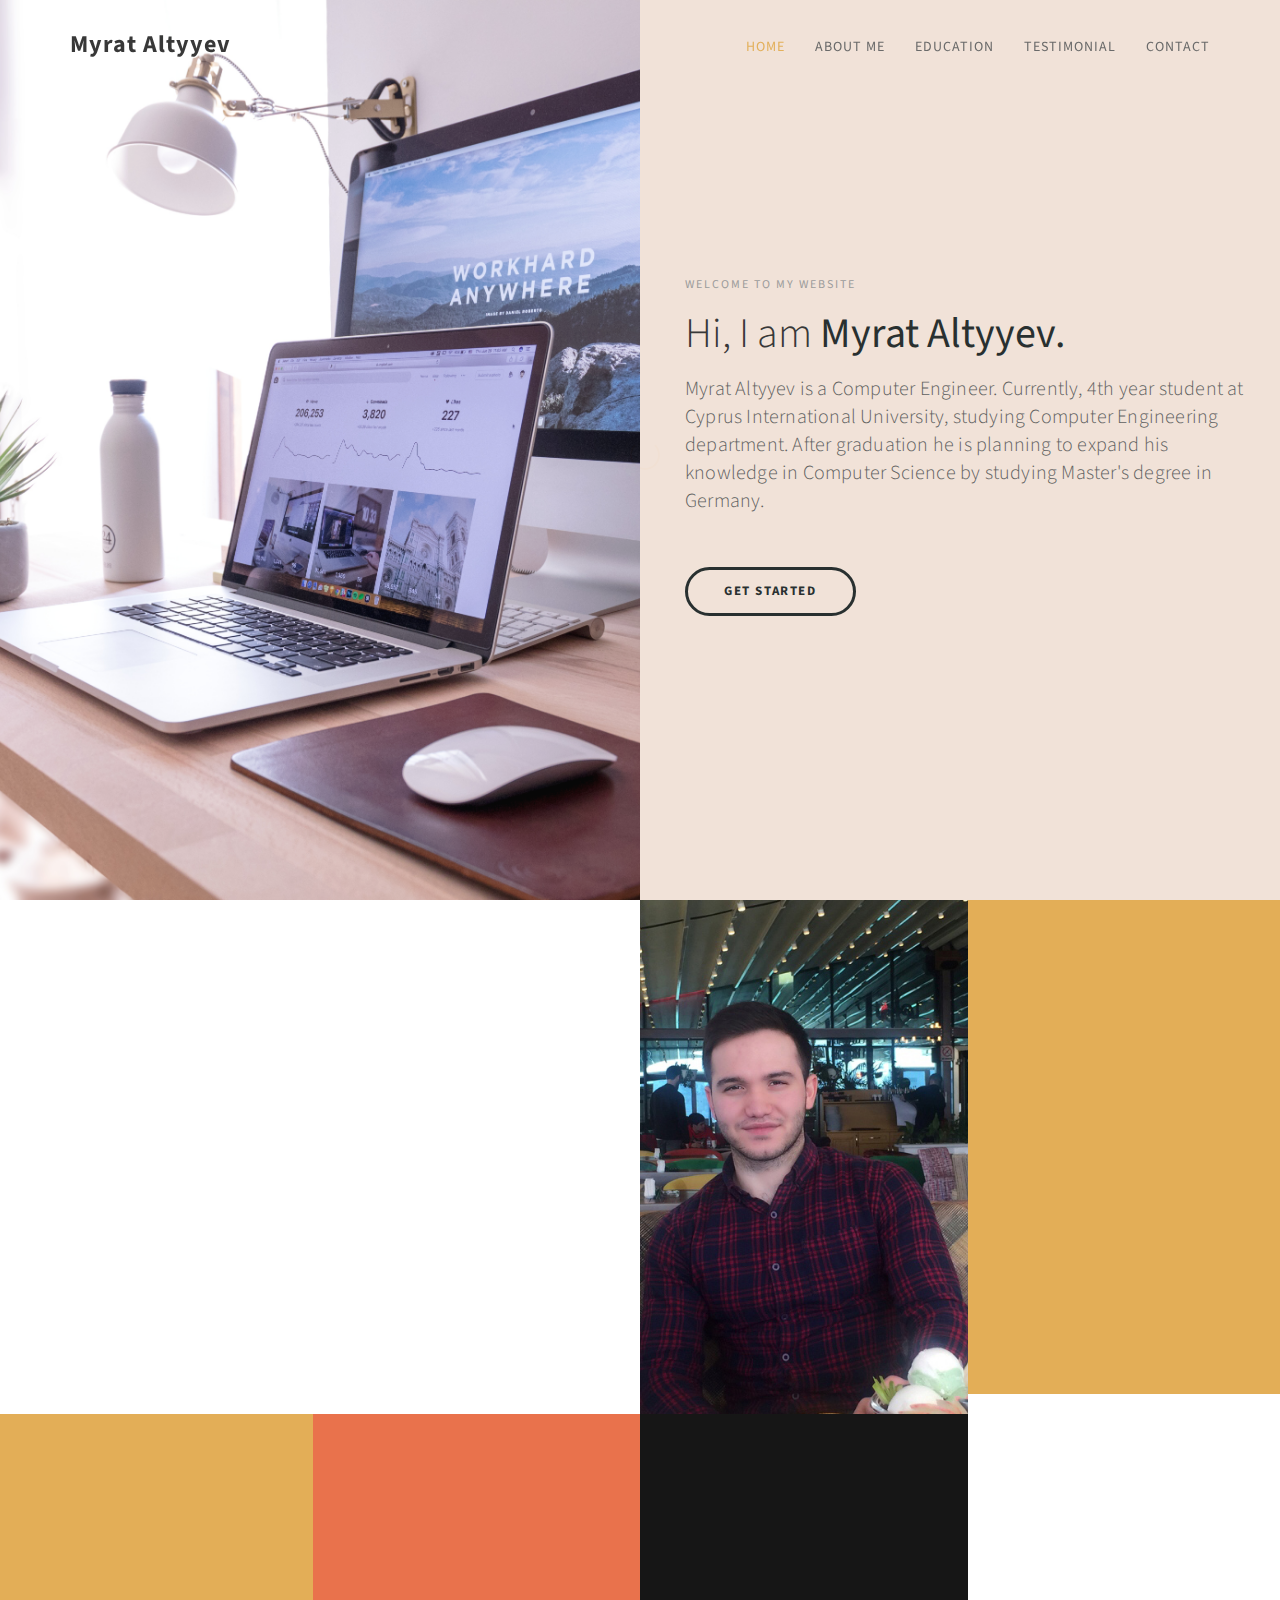
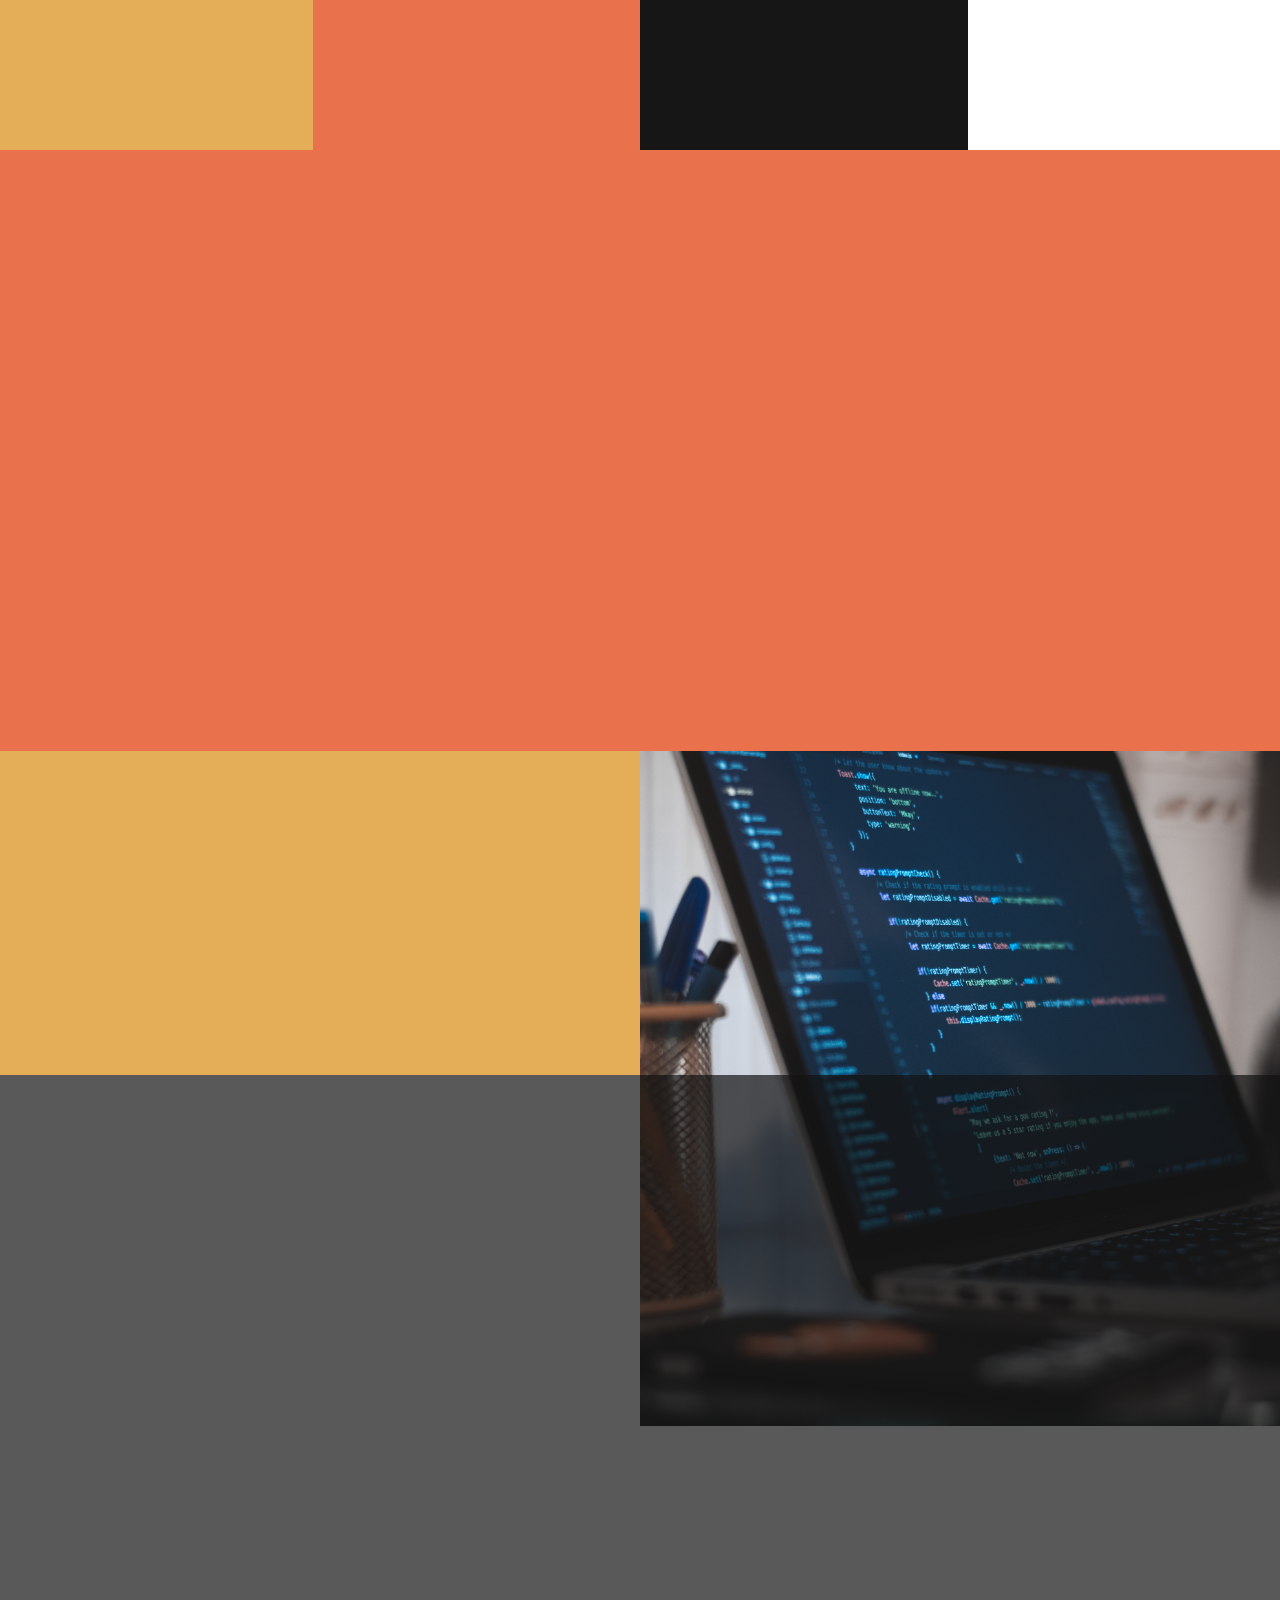
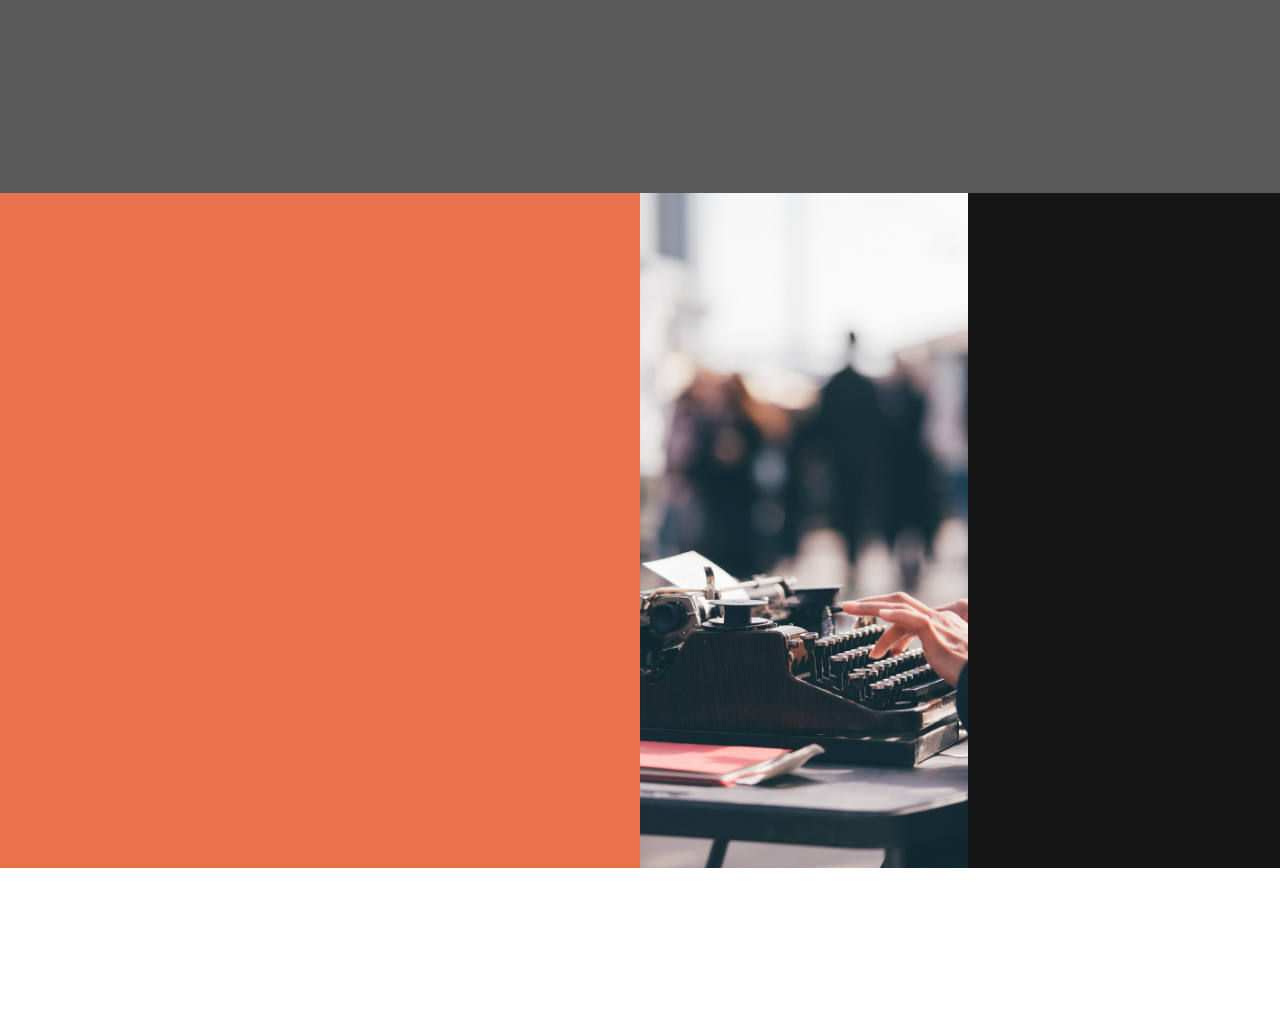
==== index.html @ fe812baa "Changed photo size" ====
<!DOCTYPE html>
<html lang="en">
<head>

<meta charset="UTF-8">
<meta http-equiv="X-UA-Compatible" content="IE=Edge">
<meta name="description" content="">
<meta name="keywords" content="">
<meta name="author" content="templatemo">
<meta name="viewport" content="width=device-width, initial-scale=1, maximum-scale=1">

<title>Myrat Altyyev</title>

<link rel="stylesheet" href="css/bootstrap.min.css">
<link rel="stylesheet" href="css/animate.css">
<link rel="stylesheet" href="css/font-awesome.min.css">
<link rel="stylesheet" href="css/templatemo-style.css">

<link href="https://fonts.googleapis.com/css?family=Source+Sans+Pro:300,400,700" rel="stylesheet">

</head>
<body data-spy="scroll" data-target=".navbar-collapse" data-offset="50">


<!-- PRE LOADER -->

<div class="preloader">
     <div class="spinner">
          <span class="spinner-rotate"></span>
     </div>
</div>


<!-- Navigation Section -->

<div class="navbar navbar-fixed-top custom-navbar" role="navigation">
     <div class="container">

          <!-- navbar header -->
          <div class="navbar-header">
               <button class="navbar-toggle" data-toggle="collapse" data-target=".navbar-collapse">
                    <span class="icon icon-bar"></span>
                    <span class="icon icon-bar"></span>
                    <span class="icon icon-bar"></span>
               </button>
               <a href="#" class="navbar-brand">Myrat Altyyev</a>
          </div>

          <div class="collapse navbar-collapse">
               <ul class="nav navbar-nav navbar-right">
                    <li><a href="#home" class="smoothScroll">Home</a></li>
                    <li><a href="#about" class="smoothScroll">About Me</a></li>
                    <li><a href="#experience" class="smoothScroll">Education</a></li>
                    <li><a href="#quotes" class="smoothScroll">Testimonial</a></li>
                    <li><a href="#contact" class="smoothScroll">Contact</a></li>
               </ul>
          </div>

     </div>
</div>


<!-- Home Section -->

<section id="home" class="parallax-section">
     <div class="container">
          <div class="row">

               <div class="col-md-6 col-sm-6">
                    <div class="home-img"></div>
               </div>

               <div class="col-md-6 col-sm-6">
                    <div class="home-thumb">
                         <div class="section-title">
                              <h4 class="wow fadeInUp" data-wow-delay="0.3s">welcome to my website</h4>
                              <h1 class="wow fadeInUp" data-wow-delay="0.6s">Hi, I am <strong>Myrat Altyyev.</strong></h1>
                              <p class="wow fadeInUp color-darkgray about-me" data-wow-delay="0.9s">Myrat Altyyev is a Computer Engineer. Currently, 4th year student at Cyprus International University, studying Computer Engineering department. After graduation he is planning to expand his knowledge in Computer Science by studying  Master's degree in Germany.</p>
                              
                              <a href="#about" class="wow fadeInUp smoothScroll section-btn btn btn-success" data-wow-delay="1.4s">Get Started</a>
                         </div>
                    </div>
               </div>
          </div>
     </div>
</section>


<!-- About Section -->

<section id="about" class="parallax-section">
     <div class="container">
          <div class="row">

               <div class="col-md-6 col-sm-12">
                    <div class="about-thumb">
                         <div class="wow fadeInUp section-title" data-wow-delay="0.4s">
                              <h1>About me</h1>
                             <p class="color-yellow"><em>“Believe you can and you’re halfway there.”</em> – Theodore Roosevelt</p>
                         </div>
                         <div class="wow fadeInUp" data-wow-delay="0.8s">
                              <p>Myrat was born in 1996 in Ashgabat, Turkmenistan. Mr. Altyyev is ambitious, curious, enthusiastic, honest, meticulous, patient, punctual, responsible person. </p>
                              <p>In terms of personal development, he displays enormous striving for knowledge and always improves himself not only in professional life, but in personal too. He is interested in productivity, self-improvement, time-management and from professional view obsessed with Math, Computer Science, Software Development and Cybersecurity.</p>
                              <p>Myrat would like to work as a freelancer, as he continues studying. If you are interested to work with him proceed to <a href="#contact" class="smoothScroll">contact section</a>.</p>
                              <p>You can see Myrat's projects on his <a href="https://github.com/myrataltyyev">github</a> profile. </p>
                         </div>
                    </div>
               </div>

               <div class="col-md-3 col-sm-6">
                    <div class="background-image about-img"></div>
               </div>

               <div class="bg-yellow col-md-3 col-sm-6">
                    <div class="skill-thumb">
                         <div class="wow fadeInUp section-title color-white" data-wow-delay="1.2s">
                              <h1>My Skills</h1>
                              <p class="color-white">Programming Languages</p>
                         </div>

                         <div class=" wow fadeInUp skills-thumb" data-wow-delay="1.6s">
                         
                             <strong>Java</strong>
                                  <span class="color-white pull-right">90%</span>
                                       <div class="progress">
                                            <div class="progress-bar progress-bar-primary" role="progressbar" aria-valuenow="90" aria-valuemin="0" aria-valuemax="100" style="width: 90%;"></div>
                                       </div>
                                       
                            <strong>HTML, CSS and JavaScript</strong>
                                  <span class="color-white pull-right">90%</span>
                                       <div class="progress">
                                            <div class="progress-bar progress-bar-primary" role="progressbar" aria-valuenow="90" aria-valuemin="0" aria-valuemax="100" style="width: 90%;"></div>
                                       </div>
                                       
                            <strong>SQL</strong>
                                  <span class="color-white pull-right">80%</span>
                                       <div class="progress">
                                            <div class="progress-bar progress-bar-primary" role="progressbar" aria-valuenow="80" aria-valuemin="0" aria-valuemax="100" style="width: 80%;"></div>
                                       </div>

                             <strong>C/C++</strong>
                                  <span class="color-white pull-right">80%</span>
                                       <div class="progress">
                                            <div class="progress-bar progress-bar-primary" role="progressbar" aria-valuenow="80" aria-valuemin="0" aria-valuemax="100" style="width: 80%;"></div>
                                       </div>

                            <strong>Python</strong>
                                  <span class="color-white pull-right">60%</span>
                                       <div class="progress">
                                            <div class="progress-bar progress-bar-primary" role="progressbar" aria-valuenow="60" aria-valuemin="0" aria-valuemax="100" style="width: 60%;"></div>
                                       </div>
                                       
                            <strong>PHP</strong>
                                  <span class="color-white pull-right">60%</span>
                                       <div class="progress">
                                            <div class="progress-bar progress-bar-primary" role="progressbar" aria-valuenow="60" aria-valuemin="0" aria-valuemax="100" style="width: 60%;"></div>
                                       </div>
                         </div>

                    </div>
               </div>

          </div>
     </div>
</section>


<!-- Service Section -->

<section id="service" class="parallax-section">
     <div class="container">
          <div class="row">

               <div class="bg-yellow col-md-3 col-sm-6">
                    <div class="wow fadeInUp color-white service-thumb" data-wow-delay="0.8s">
                         <i class="fa fa-desktop"></i>
                              <h3>Web Development</h3>
                              <p class="color-white">Develops web applications using react.js for frontend and php for backend.</p>
                    </div>
               </div>

               <div class="col-md-3 col-sm-6">
                    <div class="wow fadeInUp color-white service-thumb" data-wow-delay="1.2s">
                         <i class="fa fa-linux"></i>
                              <h3>Linux</h3>
                              <p class="color-white">Ubuntu is Myrat's daily used distribution, so he has experience in Unix system.</p>
                    </div>
               </div>

               <div class="bg-dark col-md-3 col-sm-6">
                    <div class="wow fadeInUp color-white service-thumb" data-wow-delay="1.6s">
                         <i class="fa fa-mobile"></i>
                              <h3>Mobile Development</h3>
                              <p class="color-white">Develops Android applications using Java in Android Studio.
                    </div>
               </div>

               <div class="bg-white col-md-3 col-sm-6">
                    <div class="wow fadeInUp service-thumb" data-wow-delay="1.8s">
                         <i class="fa fa-graduation-cap"></i>
                              <h3>Study</h3>
                              <p class="color-darkgray">Studies hard, tries to learn more and in-depth. Well known among university professors.</p>
                    </div>
               </div>

          </div>
     </div>
</section>


<!-- Experience Section -->

<section id="experience" class="parallax-section">
     <div class="container">
          <div class="row">

               <div class="col-md-6 col-sm-6">
                    <div class="background-image experience-img"></div>
               </div>

               <div class="col-md-6 col-sm-6">
                    <div class="color-white experience-thumb">
                         <div class="wow fadeInUp section-title" data-wow-delay="0.6s">
                              <h1>My Education</h1>
                              <p class="color-white">High school and Universities</p>
                         </div>
                         
                         <div class="wow fadeInUp color-white media" data-wow-delay="1.2s">
                              <div class="media-object media-left">
                                   <i class="fa fa-university"></i>
                              </div>
                              <div class="media-body">
                                   <h3 class="media-heading">State boarding-school for gifted children Named after Saparmyrat Turkmenbashy <small> 2009 September - 2015 June</small></h3>
                                   <p class="color-white">PhysMath (Physics and Mathematics) class, Ashgabat (Turkmenistan)</p>
                              </div>
                         </div>
                         
                         <div class="wow fadeInUp color-white media" data-wow-delay="1.35s">
                              <div class="media-object media-left">
                                   <i class="fa fa-university"></i>
                              </div>
                              <div class="media-body">
                                   <h3 class="media-heading">Bahcesehir University <small> 2015 September - 2018 January</small></h3>
                                   <p class="color-white">Computer Engineering department, Istanbul (Turkey)</p>
                              </div>
                         </div>
                         
                         <div class="wow fadeInUp color-white media" data-wow-delay="1.5s">
                              <div class="media-object media-left">
                                   <i class="fa fa-university"></i>
                              </div>
                              <div class="media-body">
                                   <h3 class="media-heading">Cyprus International University <small> 2018 February - now</small></h3>
                                   <p class="color-white">Computer Engineering department, Nicosia (Turkish Republic of Northern Cyprus)</p>
                              </div>
                         </div>

                    </div>
               </div>

          </div>
     </div>
</section>


<!-- Education Section -->

<section id="education" class="parallax-section">
     <div class="container">
          <div class="row">

               <div class="col-md-6 col-sm-6">
                    <div class="color-white education-thumb">
                         <div class="wow fadeInUp section-title" data-wow-delay="0.8s">
                              <h1>My Experiences</h1>
                              <p class="color-white">Companies and Tasks</p>
                         </div>

                         <div class="wow fadeInUp color-white media" data-wow-delay="1.2s">
                              <div class="media-object media-left">
                                   <i class="fa fa-laptop"></i>
                              </div>
                              <div class="media-body">
                                   <h3 class="media-heading">Junior Software Developer <small>2018 June - 2018 July</small></h3>
                                   <p class="color-white">Made an internship as an Android Developer in IT Center of International Oil and Gas University.</p>
                              </div>
                         </div>

                    </div>
               </div>

               <div class="col-md-6 col-sm-6">
                    <div class="background-image education-img"></div>
               </div>

          </div>
     </div>
</section>


<!-- Quotes Section -->

<section id="quotes" class="parallax-section">
     <div class="overlay"></div>
     <div class="container">
          <div class="row">

               <div class="col-md-offset-1 col-md-10 col-sm-12">
                    <i class="wow fadeInUp fa fa-pencil" data-wow-delay="0.6s"></i>
                    <h2 class="wow fadeInUp" data-wow-delay="0.8s">Myrat Altyyev has respect of teachers, classmates and school comrades for being hard-working, talented, modest, helpful, well-mannered and cheerful young man. Administration of our boarding school strongly believes that in the future, Myrat Altyyev will become one of representatives of younger generation that completely faithful to humanity.</h2>
                    <p class="wow fadeInUp color-white" data-wow-delay="1s">Administration of State boarding-school named after Saparmyrat Turkmenbashy</p>
               </div>

          </div>
     </div>
</section>


<!-- Contact Section -->

<section id="contact" class="parallax-section">
     <div class="container">
          <div class="row">

               <div class="col-md-6 col-sm-12">
                    <div class="contact-form">
                         <div class="wow fadeInUp section-title" data-wow-delay="0.2s">
                              <h1 class="color-white">Contact me</h1>
                              <p class="color-white">If you have a question you can use this form.</p>
                         </div>

                         <div id="contact-form">
                              <form action="https://formspree.io/myrat.altyyev@mail.ru" method="POST">
                                   <div class="wow fadeInUp" data-wow-delay="1s">
                                        <input name="fullname" type="text" class="form-control" id="fullname" placeholder="Your Name">
                                   </div>
                                   <div class="wow fadeInUp" data-wow-delay="1.2s">
                                        <input name="email" type="email" class="form-control" id="email" placeholder="Your Email">
                                   </div>
                                   <div class="wow fadeInUp" data-wow-delay="1.4s">
                                        <textarea name="message" rows="4" class="form-control" id="message" placeholder="Write your message..."></textarea>
                                   </div>
                                   <div class="wow fadeInUp col-md-6 col-sm-8" data-wow-delay="1.0s">
                                        <input name="submit" type="submit" class="form-control" id="submit" value="Send">
                                   </div>
                              </form>
                         </div>

                    </div>
               </div>

               <div class="col-md-3 col-sm-6">
                    <div class="background-image contact-img"></div>
               </div>

               <div class="bg-dark col-md-3 col-sm-6">
                    <div class="contact-thumb">
                         <div class="wow fadeInUp contact-info" data-wow-delay="0.6s">
                              <h3 class="color-white">My address</h3>
                              <p>Bufevento dormitory, Cyprus International University, Nicosia, Turkish Republic of Northern Cyprus</p>
                         </div>

                         <div class="wow fadeInUp contact-info" data-wow-delay="0.8s">
                              <h3 class="color-white">Contact.</h3>
                              <p><i class="fa fa-phone"></i> +905488338669</p>
                              <p><i class="fa fa-phone"></i> +99362009880</p>
                              <p><i class="fa fa-envelope-o"></i> <a href="mailto:myrat.altyyev@mail.ru">myrat.altyyev@mail.ru</a></p>
                              <p><i class="fa fa-envelope-o"></i> <a href="mailto:myrat.altyyev@gmail.com">myrat.altyyev@gmail.com</a></p>
                              
                              <ul class="wow fadeInUp social-icon" data-wow-delay="1.4s">
                                 <li><a href="https://www.facebook.com/myrat.altyyev" class="fa fa-facebook"></a></li>
                                 <li><a href="https://www.linkedin.com/in/myrat-altyyev-89ba8910b" class="fa fa-linkedin"></a></li>
                                 <li><a href="https://www.instagram.com/myrat.altyyev" class="fa fa-instagram"></a></li>
                                 <li><a href="https://vk.com/myrat.altyyev" class="fa fa-vk"></a></li>
                              </ul>
                         </div>

                    </div>
               </div>

          </div>
     </div>
</section>


<!-- Footer Section -->

<footer>
   <div class="col-md-12 col-sm-12">
        <div class="wow fadeInUp footer-copyright" data-wow-delay="0.2s">
             <p>Copyright &copy; 2015</p>
        </div>
   </div>
</footer>

<!-- SCRIPTS -->

<script src="js/jquery.js"></script>
<script src="js/bootstrap.min.js"></script>
<script src="js/jquery.parallax.js"></script>
<script src="js/smoothscroll.js"></script>
<script src="js/wow.min.js"></script>
<script src="js/custom.js"></script>

</body>
</html>
---- css/templatemo-style.css ----
body {
	background: #ffffff;
    font-family: 'Source Sans Pro', sans-serif;
    font-style: normal;
	font-weight: 300;
    overflow-x: hidden;
}

html,body {
  width: 100%;
  height: 100%;
}


/*---------------------------------------
    Typorgraphy              
-----------------------------------------*/

h1,h2,h3,h4,h5,h6 {
  font-style: normal;
  font-weight: 300;
}

h1,h2,h3 {
  font-weight: 300;
}

h1 {
  font-size: 42px;
  padding-bottom: 14px;
  margin-bottom: 0px;
}

h2 {
  font-size: 42px;
  line-height: 52px;
  margin-top: 0px;
}

h3 {
  font-size: 26px;
  line-height: 32px;
  padding-bottom: 6px;
}

h4 {
  color: #999;
  font-size: 12px;
  font-weight: normal;
  letter-spacing: 2px;
  text-transform: uppercase;
  padding-top: 6px;
}

h5 {
  color: #666666;
}

strong {
  color: #232B2B;
  font-weight: normal;
}

p {
    color: #888;
    font-size: 16px;
    font-weight: 300;
    line-height: 28px;
    letter-spacing: 0.2px;
}

.about-me {
    font-size: 20px;
}

.section-btn {
  background-color: transparent;
  border: 3px solid #232B2B;
  border-radius: 100px;
  color: #232B2B;
  font-size: 13px;
  font-weight: bold;
  letter-spacing: 1.6px;
  padding: 12px 36px;
  margin-top: 42px;
  transition: all 0.4s ease-in-out;
  text-transform: uppercase;
}

.section-btn:hover {
  background: #E3AE57;
  border-color: transparent;
  color: #ffffff;
}

.btn-success:focus {
  background-color: #000;
  border-color: transparent;
}

.parallax-section {
  background-attachment: fixed !important;
  background-size: cover !important;
}

.section-title {
  position: relative;
  padding-bottom: 22px;
}

#about,
#service,
#experience,
#education,
#contact {
  position: relative;
}

#home .container,
#about .container, 
#experience .container,
#service .container,
#education .container,
#contact .container {
  width: 100%;
  padding: 0;
  margin: 0;
}

#experience .experience-thumb,
#education .education-thumb  {
  padding: 22px 42px 42px 42px;
}

#service,
#quotes,
footer {
  text-align: center;
}

#experience,
#education {
  background: #E9724C;
}

.background-image {
    background-position: 50% 50% !important;
    background-size: cover !important;
    width: 100%;
    height: 100%;
    min-height: 75vh;
    position: absolute;
    top: 0;
    right: 0;
    bottom: 0;
    left: 0;
}

.color-white {
  color: #ffffff;
}

.color-darkgray {
    color: #5c5c5c;
}

.color-yellow {
  color: #E3AE57;
}

.bg-yellow {
  background: #E3AE57;
}

.bg-white {
  background: #ffffff;
}

.bg-dark {
  background: #161616;
}



/*---------------------------------------
    General               
-----------------------------------------*/

html{
  -webkit-font-smoothing: antialiased;
}

a {
  color: #E3AE57;
  -webkit-transition: 0.5s;
  -o-transition: 0.5s;
  transition: 0.5s;
  text-decoration: none !important;
}
a:hover, a:active, a:focus {
  color: #E3AE57;
  outline: none;
}

* {
  -webkit-box-sizing: border-box;
  -moz-box-sizing: border-box;
  box-sizing: border-box;
}

*:before,
*:after {
  -webkit-box-sizing: border-box;
  -moz-box-sizing: border-box;
  box-sizing: border-box;
}



/*---------------------------------------
    Preloader section              
-----------------------------------------*/

.preloader {
  position: fixed;
  top: 0;
  left: 0;
  width: 100%;
  height: 100%;
  z-index: 99999;
  display: flex;
  flex-flow: row nowrap;
  justify-content: center;
  align-items: center;
  background: none repeat scroll 0 0 #ffffff;
}

.spinner {
  border: 1px solid transparent;
  border-radius: 5px;
  position: relative;
}

.spinner:before {
  content: '';
  box-sizing: border-box;
  position: absolute;
  top: 50%;
  left: 50%;
  width: 30px;
  height: 30px;
  margin-top: -10px;
  margin-left: -10px;
  border-radius: 50%;
  border: 2px solid #E3AE57;
  border-top-color: #f9f9f9;
  animation: spinner .6s linear infinite;
}

@-webkit-@keyframes spinner {
  to {transform: rotate(360deg);}
}

@keyframes spinner {
  to {transform: rotate(360deg);}
}



/*---------------------------------------
    Navigation section              
-----------------------------------------*/

.custom-navbar {
    margin-bottom: 0;
    background-color: #ffffff;
}

.custom-navbar .navbar-brand {
    color: #333;
	text-shadow: 1px 1px #fff;
    font-weight: bold;
    font-size: 24px;
    line-height: 35px;
    letter-spacing: 1px;
}

.custom-navbar .nav li a {
    color: #666;
    font-size: 14px;
    font-weight: 400;
    letter-spacing: 1px;
    text-transform: uppercase;
    line-height: 40px;
    transition: all 0.4s ease-in-out;
}

.custom-navbar .nav li a:hover {
    background: transparent;
    color: #E3AE57;
}

.custom-navbar .navbar-nav > li > a:hover,
.custom-navbar .navbar-nav > li > a:focus {
  background-color: transparent;
}

.custom-navbar .nav li.active > a {
    background-color: transparent;
    color: #E3AE57;
}

.custom-navbar .navbar-toggle {
    border: none;
    padding-top: 10px;
}

.custom-navbar .navbar-toggle {
    background-color: transparent;
}

.custom-navbar .navbar-toggle .icon-bar {
    background: #E3AE57;
    border-color: transparent;
}

@media(min-width:768px) {
    .custom-navbar {
        padding: 12px 0;
        border-bottom: 0;
        background: 0 0; 
    }
    .custom-navbar.top-nav-collapse {
        background: #ffffff;
        box-shadow: 0px 2px 8px 0px rgba(50, 50, 50, 0.08);
        padding: 0;
    }

}



/*---------------------------------------
    Home section              
-----------------------------------------*/

#home h1 {
  padding-bottom: 18px;
}

#home .col-md-6 {
  background: #f1e2d7;
/* light blue color: #c3eafd; */
  padding-right: 0;
  padding-left: 0;
}

#home .home-img {
  background: url('../images/home-img.jpg') no-repeat;
  background-size: cover;
  background-position: 50% 50%;
  width: 100%;
  height: 100vh;
}

#home .home-thumb {
  display: -webkit-box;
  display: -webkit-flex;
  display: -ms-flexbox;
  display: flex;
  -webkit-box-align: center;
  -webkit-align-items: center;
  -ms-flex-align: center;
  align-items: center;
  height: 100vh;
  padding: 0 45px 0 45px;
}



/*---------------------------------------
   About section              
-----------------------------------------*/

#about .about-img {
    background: url('../images/about-img.jpg') no-repeat;
}

#about .about-thumb,
#about .skill-thumb {
  padding: 22px 32px 32px 32px;
}

#about .progress {
  background: #ffffff;
  border-radius: 0px;
  box-shadow: none;
  height: 2px;
}

#about .progress-bar-primary {
  background: #232B2B;
}

#about strong,
#about span {
  font-weight: bold;
  display: inline-block;
  padding-bottom: 8px;
}



/*---------------------------------------
    Service section              
-----------------------------------------*/

#service {
  background: #E9724C;
}

#service p {
  font-size: 20px;
  line-height: 30px;
}

#service .service-thumb {
  padding: 52px 22px 52px 22px;
  height: 336px !important;
}

#service .service-thumb .fa {
  font-size: 52px;
  padding-bottom: 15px;
}



/*---------------------------------------
    Experience section              
-----------------------------------------*/

#experience .experience-img {
  background: url('../images/experience-img.jpg') no-repeat;
}

#experience .media-heading {
  margin-bottom: 0px;
}

#experience .media .fa {
  font-size: 42px;
  margin-right: 14px;
}

#experience small {
  color: #633;
  font-weight: bold;
}

/*---------------------------------------
    Education section              
-----------------------------------------*/

#education {
  background: #E3AE57;
}

#education .education-img {
  background: url('../images/education-img.jpg') no-repeat;
}

#education .media-heading {
  margin-bottom: 0px;
}

#education .media .fa {
  font-size: 42px;
  margin-right: 14px;
}

#education small {
  color: #886D1E;
  font-weight: bold;
}



/*---------------------------------------
   Quotes section              
-----------------------------------------*/

#quotes {
    background: url('../images/quotes-bg.jpg') 50% 0 repeat-y fixed;
    background-size: cover;
    background-position: center center;
    color: #ffffff;
    position: relative;
    padding: 100px 0px;
}

#quotes .overlay {
    background: #121212;
    width: 100%;
    height: 100%;
    position: absolute;
    top: 0;
    opacity: 0.7;
}

#quotes .fa {
  font-size: 52px;
  margin-top: 0;
  margin-bottom: 22px;
}

#quotes p {
  padding-top: 32px;
}


/*---------------------------------------
    Contact section              
-----------------------------------------*/

#contact {
  background: #E9724C;
}

#contact .contact-form,
#contact .contact-thumb {
  padding: 22px 32px 22px 32px;
  min-height: 75vh;
}

#contact .contact-img {
  background: url('../images/contact-img.jpg') no-repeat;
  min-height: 75vh;
}

#contact .contact-info {
  padding-top: 6px;
  padding-bottom: 6px;
}

#contact .form-control::-moz-placeholder{color:#ffffff;opacity:1}
#contact .form-control:-ms-input-placeholder{color:#ffffff}
#contact .form-control::-webkit-input-placeholder{color:#ffffff}

#contact .form-control {
  background: transparent;
  border: none;
  border-bottom: 1px solid #E3AE57;
  border-radius: 0px;
  box-shadow: none;
  color: #ffffff;
  font-size: 18px;
  margin-top: 10px;
  margin-bottom: 25px;
  transition: all 0.4s ease-in-out;
}

#contact .form-control:focus {
  border-bottom-color: #ffffff;
}

#contact input {
  height: 45px;
}

#contact input[type="submit"] {
  background: #ffffff;
  border: 2px solid transparent;
  border-radius: 40px;
  color: #161616;
  padding-bottom: 10px;
}

#contact input[type="submit"]:hover {
  background: transparent;
  border-color: #ffffff;
  color: #ffffff;
}

#contact .fa {
  padding-right: 10px;
}



/*---------------------------------------
   Footer section              
-----------------------------------------*/

footer {
    padding: 80px 0px;
}



/*---------------------------------------
   Social icon             
-----------------------------------------*/

.social-icon {
    position: relative;
    padding: 0;
    margin: 0;
    text-align: center;
}

.social-icon li {
    display: inline-block;
    list-style: none;
}

.social-icon li a {
    border: 2px solid transparent;
    color: #999;
    border-radius: 100px;
    cursor: pointer;
    font-size: 16px;
    text-decoration: none;
    transition: all 0.4s ease-in-out;
    width: 50px;
    height: 50px;
    line-height: 50px;
    text-align: center;
    vertical-align: middle;
    position: relative;
    margin: 22px 4px 10px 4px;
}

.social-icon li a:hover {
    background: #E3AE57;
    border-color: #ffffff;
    color: #ffffff;
    transform: scale(1.1);
}



/*---------------------------------------
   Mobile Responsive         
-----------------------------------------*/

@media only screen and (max-width: 580px) {
  h1 {
    font-size: 32px;
  }

  h2 {
    font-size: 28px;
    line-height: inherit;
  }

  h3 {
    font-size: 22px;
    line-height: inherit;
  }
}

@media only screen and (max-width: 767px) {
  .custom-navbar .navbar-brand {
    line-height: 18px;
  }

  #home .home-thumb {
    height: auto;
    padding-top: 32px;
    padding-bottom: 12px;
  }

  #home .container,
  #about .container, 
  #experience .container,
  #service .container,
  #education .container,
  #contact .container {
    padding-right: 15px;
    padding-left: 15px;
  }

  #about .col-md-3,
  #experience .col-md-6,
  #education .col-md-6,
  #contact .col-md-3 {
    padding: 0;
    margin: 0;
  }

  .background-image {
    position: relative;
    min-height: 65vh;
  }
}

@media only screen and (max-width: 1024px) {
  .section-title {
    padding-bottom: 12px;
  }

  footer {
    padding: 40px 0;
  }
}
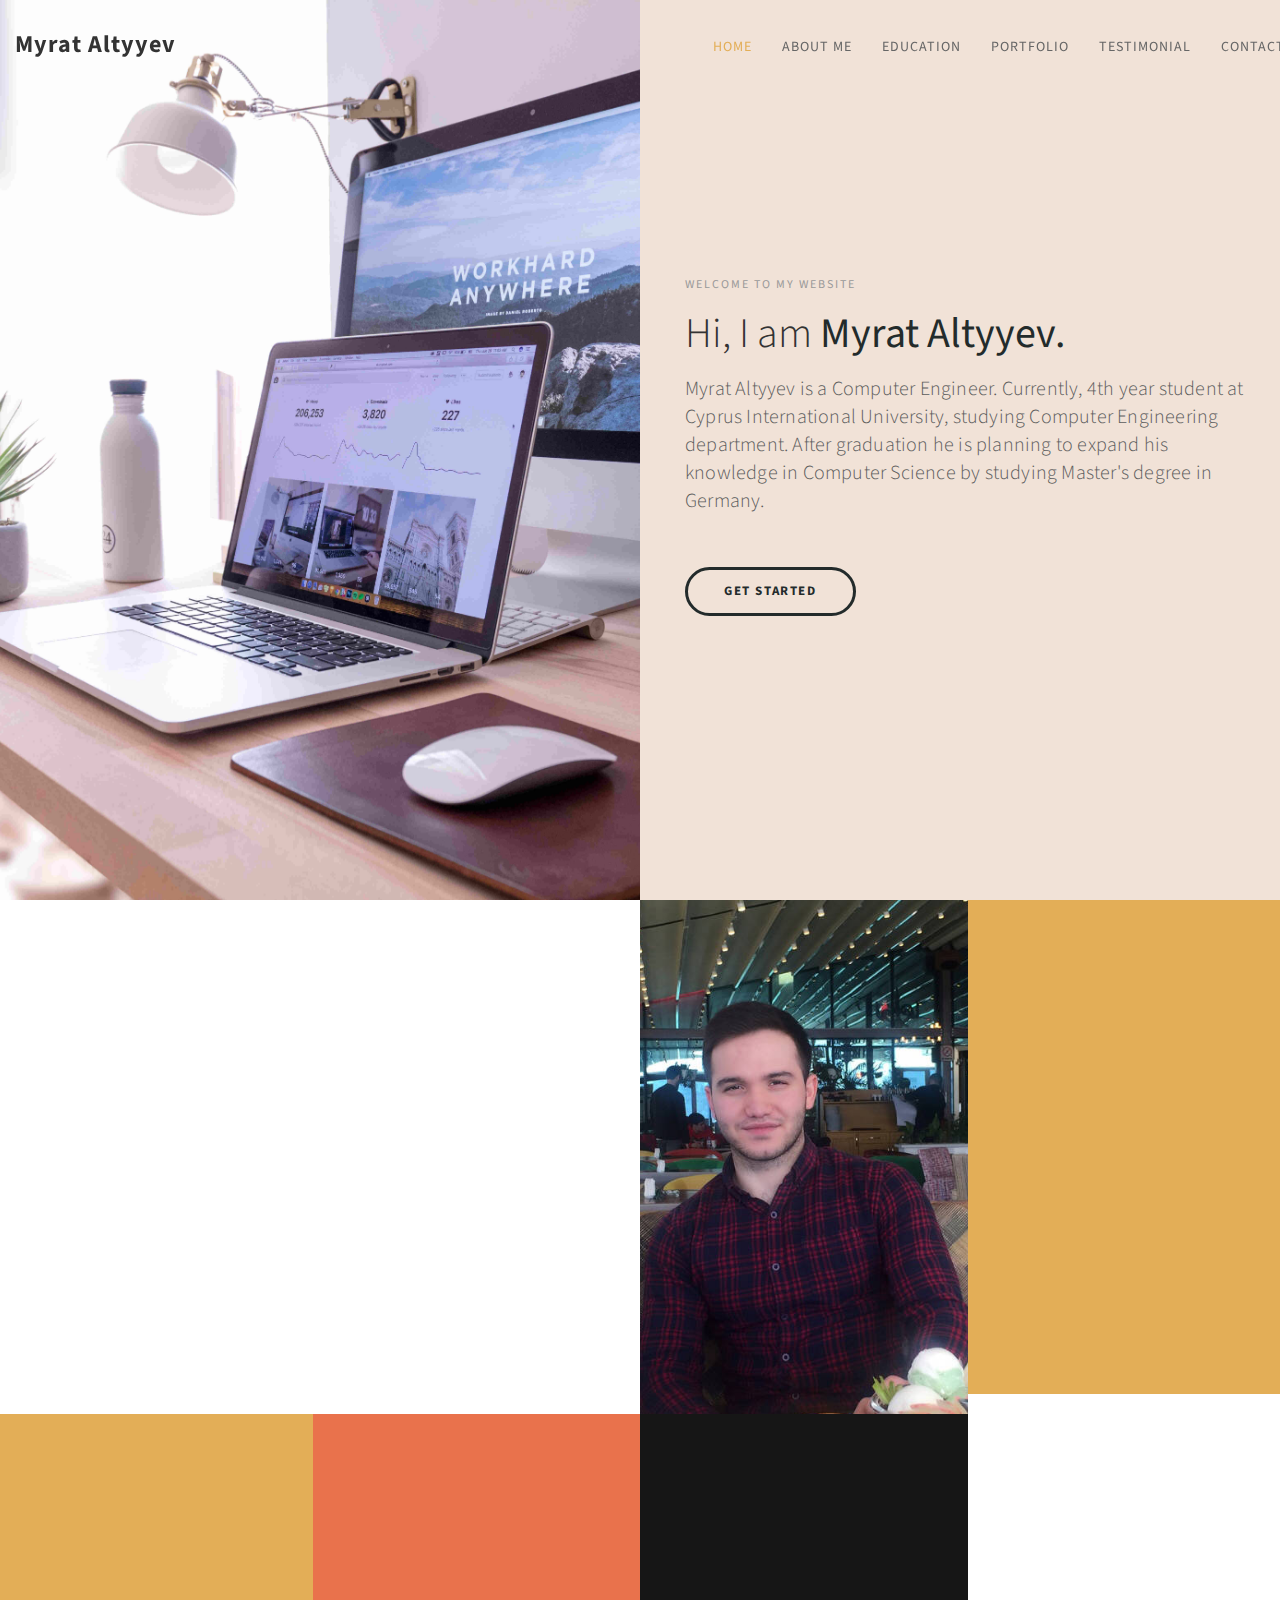
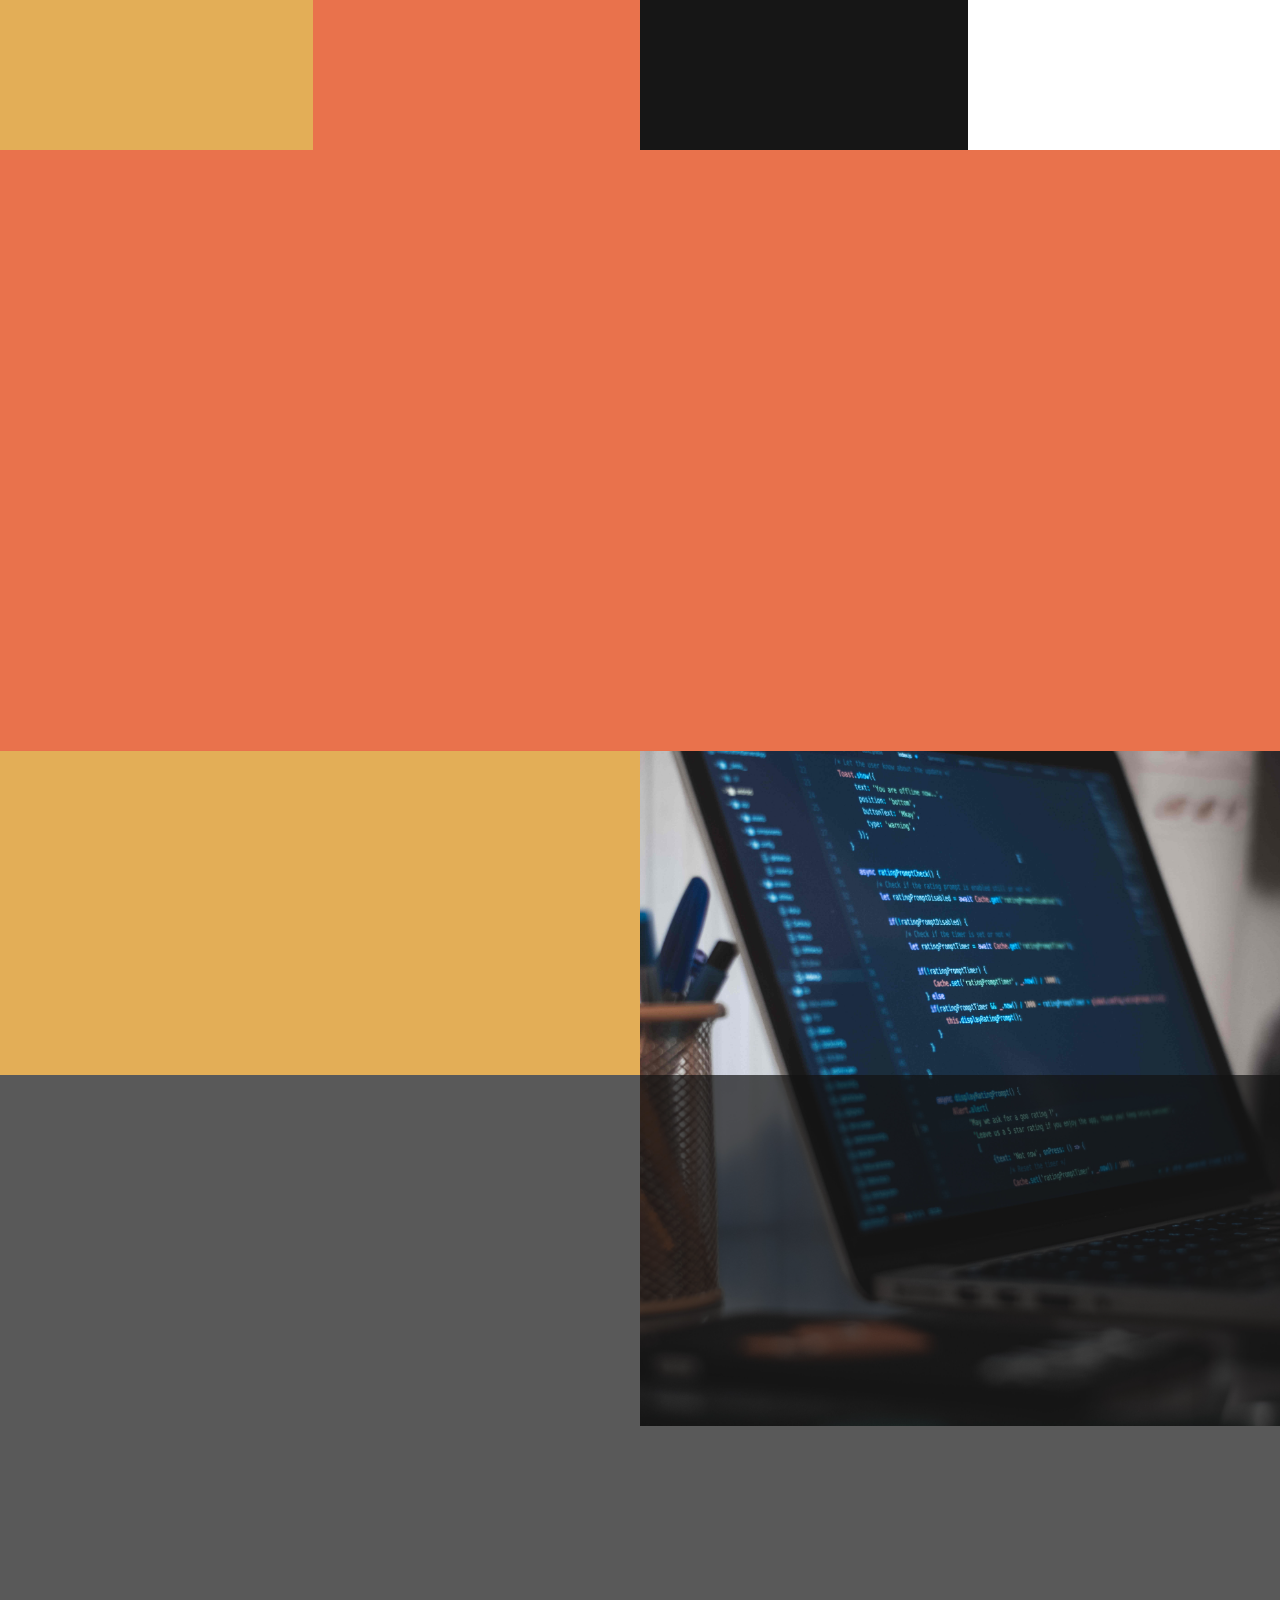
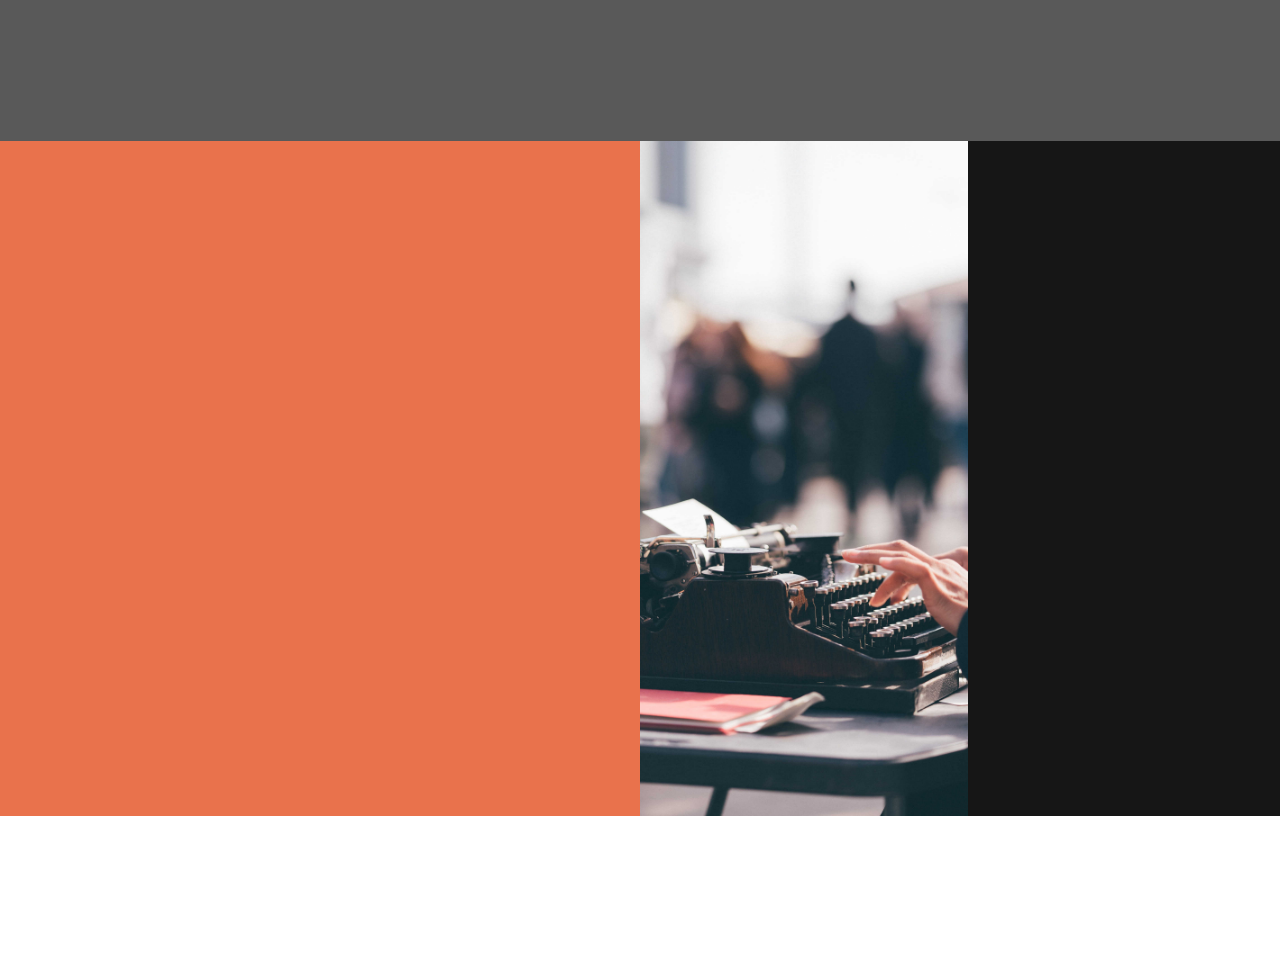
==== commit 3dc6c2f5: "Uploading from local laptop after complete deletion" ====
--- a/index.html
+++ b/index.html
@@ -51,6 +51,7 @@
                     <li><a href="#home" class="smoothScroll">Home</a></li>
                     <li><a href="#about" class="smoothScroll">About Me</a></li>
                     <li><a href="#experience" class="smoothScroll">Education</a></li>
+                    <li><a href="portfolio/index.html">Portfolio</a></li>
                     <li><a href="#quotes" class="smoothScroll">Testimonial</a></li>
                     <li><a href="#contact" class="smoothScroll">Contact</a></li>
                </ul>
